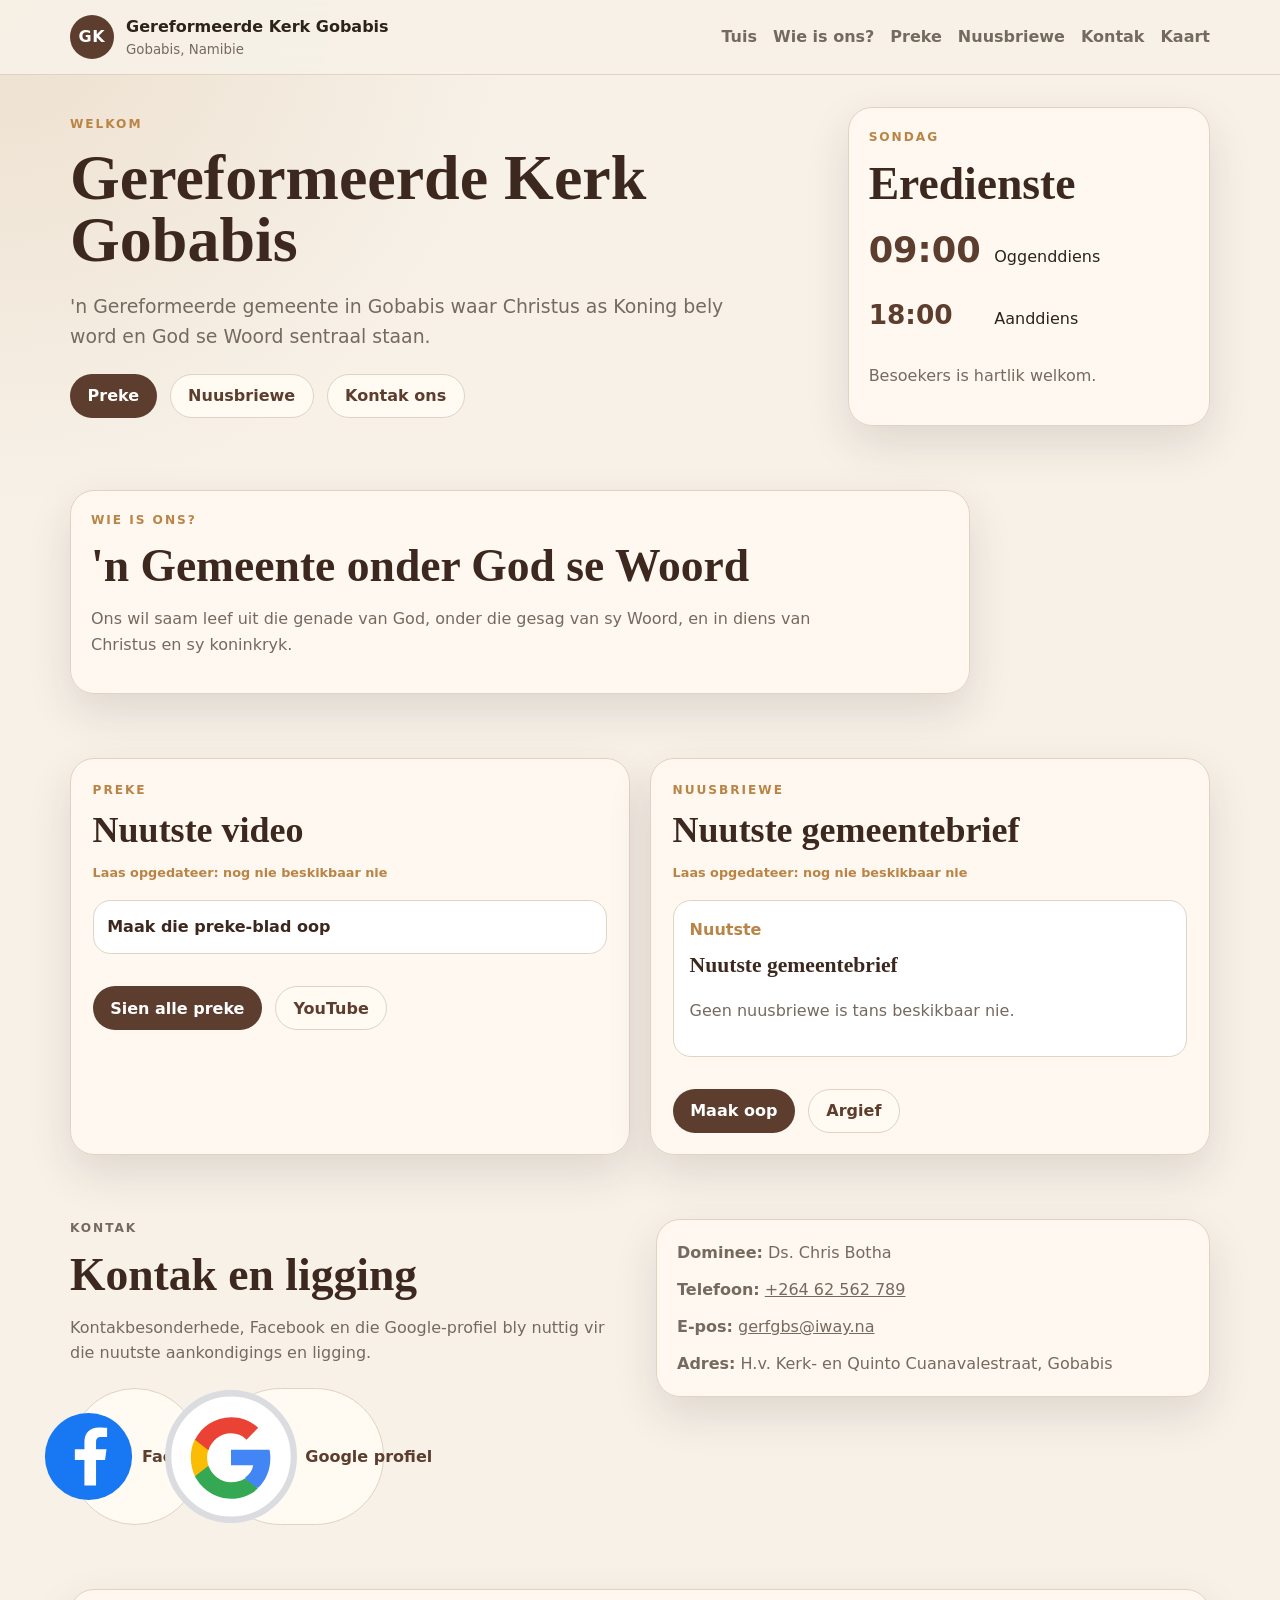
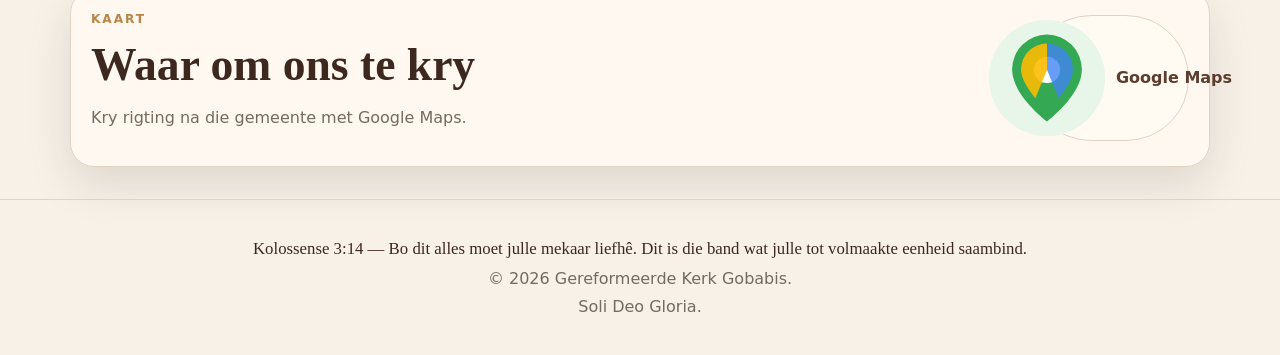
==== index.html @ 567bfea0 "Use SVG icons on contact buttons" ====
<!doctype html>
<html lang="af">
  <head>
    <meta charset="utf-8" />
    <meta name="viewport" content="width=device-width, initial-scale=1" />
    <meta name="description" content="Gereformeerde Kerk Gobabis - 'n warm, gereformeerde gemeente." />
    <title>Gereformeerde Kerk Gobabis</title>
    <link rel="icon" href="favicon.svg" type="image/svg+xml" />
    <link rel="stylesheet" href="styles.css" />
    <link rel="stylesheet" href="extras.css" />
  </head>
  <body>
    <header class="site-header">
      <nav class="nav" aria-label="Hoofnavigasie">
        <a class="brand" href="#top" aria-label="Gereformeerde Kerk Gobabis tuis">
          <span class="brand-mark">GK</span>
          <span>
            <strong data-field="church.name">Gereformeerde Kerk Gobabis</strong>
            <small data-field="church.location">Gobabis, Namibie</small>
          </span>
        </a>

        <button class="menu-button" type="button" aria-expanded="false" aria-controls="nav-links">Menu</button>

        <div class="nav-links" id="nav-links">
          <a href="#top">Tuis</a>
          <a href="#wie-ons-is">Wie is ons?</a>
          <a href="preke.html">Preke</a>
          <a href="nuusbriewe.html">Nuusbriewe</a>
          <a href="#kontak">Kontak</a>
          <a href="#kaart">Kaart</a>
        </div>
      </nav>
    </header>

    <main id="top">
      <section class="hero section compact-section">
        <div class="hero-copy">
          <p class="eyebrow">Welkom</p>
          <h1 data-field="church.name">Gereformeerde Kerk Gobabis</h1>
          <p class="lead">'n Gereformeerde gemeente in Gobabis waar Christus as Koning bely word en God se Woord sentraal staan.</p>
          <div class="hero-actions">
            <a class="button primary" href="preke.html">Preke</a>
            <a class="button secondary" href="nuusbriewe.html">Nuusbriewe</a>
            <a class="button secondary" href="#kontak">Kontak ons</a>
          </div>
        </div>

        <aside class="hero-card compact-card" aria-label="Kort gemeente inligting">
          <p class="eyebrow">Sondag</p>
          <h2>Eredienste</h2>
          <div class="service-list compact-service-list" id="service-list">
            <p class="service-time">09:00</p>
            <p>Oggenddiens</p>
            <p class="service-time smaller">18:00</p>
            <p>Aanddiens</p>
          </div>
          <p class="muted">Besoekers is hartlik welkom.</p>
        </aside>
      </section>

      <section class="section compact-section" id="wie-ons-is" aria-labelledby="identity-heading">
        <div class="feature-card compact-card">
          <p class="eyebrow">Wie is ons?</p>
          <h2 id="identity-heading">'n Gemeente onder God se Woord</h2>
          <p>Ons wil saam leef uit die genade van God, onder die gesag van sy Woord, en in diens van Christus en sy koninkryk.</p>
        </div>
      </section>

      <section class="section compact-section home-grid" aria-label="Nuutste inhoud">
        <article class="content-preview-card" id="preke-preview">
          <div>
            <p class="eyebrow">Preke</p>
            <h2>Nuutste video</h2>
            <p class="feed-updated" id="youtube-updated">Laas opgedateer: wag vir feed</p>
          </div>
          <a class="preview-link" id="latest-video-link" href="preke.html" aria-label="Maak preke blad oop">
            <img id="latest-video-thumb" alt="" loading="lazy" />
            <span id="latest-video-title">Maak die preke-blad oop</span>
          </a>
          <div class="hero-actions compact-actions">
            <a class="button primary" href="preke.html">Sien alle preke</a>
            <a class="button secondary" id="youtube-streams-link" href="#" target="_blank" rel="noopener">YouTube</a>
          </div>
        </article>

        <article class="content-preview-card" id="nuusbriewe-preview">
          <div>
            <p class="eyebrow">Nuusbriewe</p>
            <h2>Nuutste gemeentebrief</h2>
            <p class="feed-updated" id="newsletter-updated">Laas opgedateer: wag vir feed</p>
          </div>
          <div class="newsletter-mini-preview">
            <p class="newsletter-date" id="latest-newsletter-date">Nuutste</p>
            <h3 id="latest-newsletter-title">Nuutste gemeentebrief</h3>
            <p id="latest-newsletter-description" class="muted">Die nuutste nuusbrief sal hier verskyn wanneer die Drive feed laai.</p>
          </div>
          <div class="hero-actions compact-actions">
            <a class="button primary" id="latest-newsletter-link" href="nuusbriewe.html">Maak oop</a>
            <a class="button secondary" href="nuusbriewe.html">Argief</a>
          </div>
        </article>
      </section>

      <section class="section compact-section split contact" id="kontak">
        <div>
          <p class="eyebrow">Kontak</p>
          <h2>Kontak en ligging</h2>
          <p>Kontakbesonderhede, Facebook en die Google-profiel bly nuttig vir die nuutste aankondigings en ligging.</p>
          <div class="social-links">
            <a class="button secondary icon-button" id="facebook-link" href="#" target="_blank" rel="noopener" aria-label="Maak Facebook oop"><img class="social-icon-img" src="assets/icon-facebook.svg" alt="" /> Facebook</a>
            <a class="button secondary icon-button" id="google-business-link" href="#" target="_blank" rel="noopener"><img class="social-icon-img" src="assets/icon-google.svg" alt="" /> Google profiel</a>
          </div>
        </div>
        <div class="contact-card compact-card">
          <p><strong>Dominee:</strong> <span data-field="church.minister">Nog te bevestig</span></p>
          <p><strong>Telefoon:</strong> <a id="phone-link"><span data-field="church.phone">Nog te bevestig</span></a></p>
          <p><strong>E-pos:</strong> <a id="email-link"><span data-field="church.email">Nog te bevestig</span></a></p>
          <p><strong>Adres:</strong> <span data-field="church.address">Nog te bevestig</span></p>
        </div>
      </section>

      <section class="section compact-section" id="kaart" aria-labelledby="map-heading">
        <div class="info-card compact-card">
          <div>
            <p class="eyebrow">Kaart</p>
            <h2 id="map-heading">Waar om ons te kry</h2>
            <p>Kry rigting na die gemeente met Google Maps.</p>
          </div>
          <a class="button secondary icon-button" id="maps-link" href="#" target="_blank" rel="noopener"><img class="social-icon-img" src="assets/icon-maps.svg" alt="" /> Google Maps</a>
        </div>
      </section>
    </main>

    <footer class="site-footer">
      <p class="footer-verse">Kolossense 3:14 — Bo dit alles moet julle mekaar liefhê. Dit is die band wat julle tot volmaakte eenheid saambind.</p>
      <p>&copy; <span id="year"></span> <span data-field="church.name">Gereformeerde Kerk Gobabis</span>.</p>
      <p>Soli Deo Gloria.</p>
    </footer>

    <script src="script.js"></script>
  </body>
</html>
---- styles.css ----
:root {
  --background: #f7f1e8;
  --surface: #fffaf2;
  --surface-strong: #ffffff;
  --text: #2c241c;
  --muted: #756a5f;
  --line: #e0d3c3;
  --brand: #5c3d2e;
  --brand-dark: #3c281f;
  --accent: #b98445;
  --danger: #8a2f24;
  --danger-bg: #fff1ef;
  --shadow: 0 18px 45px rgba(44, 36, 28, 0.12);
  font-family: Inter, ui-sans-serif, system-ui, -apple-system, BlinkMacSystemFont, "Segoe UI", sans-serif;
}
* { box-sizing: border-box; }
html { scroll-behavior: smooth; }
body { margin: 0; background: radial-gradient(circle at top left, rgba(185, 132, 69, 0.16), transparent 32rem), var(--background); color: var(--text); line-height: 1.6; }
a { color: inherit; }
code { background: rgba(92, 61, 46, 0.1); border-radius: 0.35rem; padding: 0.08rem 0.3rem; }
.site-header { position: sticky; top: 0; z-index: 10; background: rgba(247, 241, 232, 0.92); border-bottom: 1px solid var(--line); backdrop-filter: blur(14px); }
.nav { max-width: 1180px; margin: 0 auto; padding: 0.85rem 1.25rem; display: flex; align-items: center; justify-content: space-between; gap: 1rem; }
.brand { display: inline-flex; align-items: center; gap: 0.75rem; text-decoration: none; }
.brand-mark { width: 2.75rem; height: 2.75rem; border-radius: 999px; display: grid; place-items: center; background: var(--brand); color: white; font-weight: 800; letter-spacing: 0.04em; }
.brand strong, .brand small { display: block; }
.brand small { color: var(--muted); }
.nav-links { display: flex; align-items: center; gap: 1rem; }
.nav-links a { color: var(--muted); font-weight: 650; text-decoration: none; }
.nav-links a:hover { color: var(--brand); }
.menu-button { display: none; border: 1px solid var(--line); border-radius: 999px; background: var(--surface); color: var(--brand); padding: 0.55rem 0.9rem; font-weight: 700; }
.data-alert { display: none; max-width: 1180px; margin: 1rem auto 0; padding: 0.9rem 1.25rem; border: 1px solid rgba(138, 47, 36, 0.25); border-radius: 1rem; background: var(--danger-bg); color: var(--danger); font-weight: 750; }
.data-load-failed .data-alert { display: block; }
.section { max-width: 1180px; margin: 0 auto; padding: 4rem 1.25rem; }
.compact-section { padding-top: 3rem; padding-bottom: 3rem; }
.page-title { margin: 0; font-family: Georgia, "Times New Roman", serif; font-size: clamp(2.2rem, 5vw, 4rem); line-height: 1; color: var(--brand-dark); }
.hero { min-height: auto; display: grid; grid-template-columns: minmax(0, 1.15fr) minmax(260px, 0.55fr); align-items: center; gap: 1.5rem; }
.hero h1 { max-width: 760px; margin: 0; font-family: Georgia, "Times New Roman", serif; font-size: clamp(2.35rem, 6vw, 4.7rem); line-height: 0.98; color: var(--brand-dark); }
.lead { max-width: 680px; color: var(--muted); font-size: clamp(1.05rem, 1.8vw, 1.25rem); }
.eyebrow { color: var(--accent); font-size: 0.76rem; font-weight: 800; letter-spacing: 0.16em; margin: 0 0 0.75rem; text-transform: uppercase; }
.hero-actions, .social-links { display: flex; flex-wrap: wrap; gap: 0.8rem; margin-top: 1.4rem; }
.button { border-radius: 999px; display: inline-flex; align-items: center; justify-content: center; min-height: 3rem; padding: 0 1.25rem; font-weight: 800; text-decoration: none; white-space: nowrap; }
.button.primary { background: var(--brand); color: white; }
.button.secondary { border: 1px solid var(--line); background: var(--surface); color: var(--brand); }
.text-link { display: inline-flex; margin-top: 1rem; color: var(--brand); font-weight: 800; }
.disabled-link { color: var(--muted); cursor: default; text-decoration: none; }
.hero-card, .contact-card, .sermon-card, .newsletter-card, .feature-card, .info-card, .newsletter-sidebar { border: 1px solid var(--line); border-radius: 1.5rem; background: rgba(255, 250, 242, 0.88); box-shadow: var(--shadow); padding: 1.5rem; }
.feature-card { padding: clamp(1.5rem, 4vw, 2.25rem); max-width: 900px; }
.info-card { display: flex; align-items: center; justify-content: space-between; gap: 1.5rem; }
.hero-card h2, .section-heading h2, .split h2, .feature-card h2, .info-card h2, .newsletter-sidebar h2 { margin: 0; font-family: Georgia, "Times New Roman", serif; color: var(--brand-dark); font-size: clamp(1.8rem, 4vw, 2.85rem); line-height: 1.05; }
.feature-card p:last-child, .info-card p:last-child { color: var(--muted); max-width: 760px; }
.service-list { display: grid; gap: 0.25rem; margin: 1rem 0; }
.service-time { color: var(--brand); font-size: 2.65rem; font-weight: 900; line-height: 1; margin: 0.8rem 0 0.1rem; }
.service-time.smaller { font-size: 2rem; }
.muted { color: var(--muted); }
.section-heading { max-width: 760px; }
.section-heading p:last-child { color: var(--muted); }
.content-layout { display: grid; grid-template-columns: minmax(220px, 0.34fr) minmax(0, 1fr); gap: 1.4rem; align-items: start; padding-top: 2rem; }
.sticky-note { position: sticky; top: 6rem; }
.embed-shell { position: relative; overflow: hidden; border: 1px solid var(--line); border-radius: 1.5rem; background: var(--surface-strong); box-shadow: var(--shadow); }
.embed-shell iframe { display: none; width: 100%; border: 0; }
.doc-shell { min-height: 860px; }
.doc-shell iframe { height: 860px; }
.video-shell { display: block; min-height: auto; margin-top: 1.2rem; aspect-ratio: 16 / 9; }
.video-shell iframe { height: 100%; }
.video-page-layout { display: grid; grid-template-columns: minmax(0, 1fr) minmax(260px, 0.38fr); gap: 1.25rem; align-items: start; padding-top: 1rem; }
.video-page-player { margin-top: 0; }
.video-sidebar { position: sticky; top: 6rem; }
.video-list { display: grid; gap: 0.8rem; margin-top: 1rem; }
.video-list-button { border: 1px solid var(--line); border-radius: 1rem; background: var(--surface-strong); color: var(--text); cursor: pointer; overflow: hidden; padding: 0; text-align: left; }
.video-list-button img { display: block; width: 100%; aspect-ratio: 16 / 9; object-fit: cover; }
.video-list-button span { display: block; color: var(--accent); font-size: 0.78rem; font-weight: 800; padding: 0.75rem 0.85rem 0.15rem; text-transform: uppercase; }
.video-list-button strong { display: block; color: var(--brand-dark); line-height: 1.3; padding: 0 0.85rem 0.85rem; }
.video-list-button:hover { border-color: var(--accent); }
.folder-shell { min-height: 560px; }
.folder-shell iframe { height: 560px; }
.map-shell { min-height: 430px; }
.map-shell iframe { height: 430px; }
.newsletter-reader-layout { display: grid; grid-template-columns: minmax(240px, 0.35fr) minmax(0, 1fr); gap: 1.25rem; align-items: start; padding-top: 1rem; }
.newsletter-sidebar { position: sticky; top: 6rem; }
.newsletter-archive-list { display: grid; gap: 0.75rem; margin-top: 1rem; }
.newsletter-list-button { border: 1px solid var(--line); border-radius: 1rem; background: var(--surface-strong); color: var(--text); cursor: pointer; padding: 0.85rem; text-align: left; }
.newsletter-list-button span { display: block; color: var(--accent); font-size: 0.78rem; font-weight: 800; margin-bottom: 0.2rem; text-transform: uppercase; }
.newsletter-list-button strong { display: block; color: var(--brand-dark); }
.newsletter-list-button:hover { border-color: var(--accent); }
.newsletter-reader-shell { min-height: 720px; }
.newsletter-reader-shell iframe { height: 720px; }
.placeholder { min-height: inherit; display: grid; place-items: center; padding: 2rem; text-align: center; }
.inline-placeholder { min-height: auto; }
.placeholder h3 { margin-bottom: 0.25rem; color: var(--brand-dark); }
.placeholder p { max-width: 520px; margin: 0 auto; color: var(--muted); }
.sermon-layout { padding-top: 3rem; }
.sermon-card { display: flex; align-items: center; justify-content: space-between; gap: 1.5rem; margin-top: 1.25rem; }
.sermon-card h3, .newsletter-card h3 { margin: 0; font-family: Georgia, "Times New Roman", serif; font-size: clamp(1.35rem, 3vw, 2rem); color: var(--brand-dark); }
.sermon-card p:last-child, .newsletter-card p:last-child { max-width: 720px; margin-bottom: 0; color: var(--muted); }
.newsletter-list { display: grid; grid-template-columns: repeat(auto-fit, minmax(240px, 1fr)); gap: 1rem; margin-top: 1.25rem; }
.newsletter-date { color: var(--accent); font-weight: 800; margin: 0 0 0.35rem; }
.newsletter-card a { display: inline-flex; margin-top: 1rem; color: var(--brand); font-weight: 800; }
.split { display: grid; grid-template-columns: 1fr 1fr; align-items: start; gap: 2rem; }
.split p { color: var(--muted); }
.contact-card p { margin: 0 0 0.7rem; }
.contact-card p:last-child { margin-bottom: 0; }
.site-footer { border-top: 1px solid var(--line); padding: 2rem 1.25rem; text-align: center; color: var(--muted); }
.site-footer p { margin: 0.2rem 0; }
.footer-verse { color: var(--brand-dark); font-family: Georgia, "Times New Roman", serif; font-size: 1.05rem; }
@media (max-width: 900px) {
  .menu-button { display: inline-flex; }
  .nav { align-items: flex-start; }
  .nav-links { position: absolute; inset: 100% 1rem auto 1rem; display: none; flex-direction: column; align-items: stretch; border: 1px solid var(--line); border-radius: 1rem; background: var(--surface); padding: 0.8rem; box-shadow: var(--shadow); }
  .nav-links.is-open { display: flex; }
  .nav-links a { padding: 0.55rem 0.4rem; }
  .hero, .content-layout, .split, .newsletter-reader-layout, .video-page-layout { grid-template-columns: 1fr; }
  .sticky-note, .newsletter-sidebar, .video-sidebar { position: static; }
  .sermon-card, .info-card { align-items: stretch; flex-direction: column; }
  .doc-shell, .doc-shell iframe { min-height: 720px; height: 720px; }
  .folder-shell, .folder-shell iframe { min-height: 460px; height: 460px; }
  .map-shell, .map-shell iframe { min-height: 380px; height: 380px; }
  .newsletter-reader-shell, .newsletter-reader-shell iframe { min-height: 560px; height: 560px; }
}
@media (max-width: 520px) {
  .brand small { display: none; }
  .section { padding-left: 1rem; padding-right: 1rem; }
  .button { width: 100%; }
}
---- extras.css ----
.compact-section {
  padding-top: 2rem;
  padding-bottom: 2rem;
}

.hero {
  gap: 1.25rem;
}

.hero h1 {
  font-size: clamp(2.1rem, 5vw, 4.1rem);
}

.lead {
  font-size: clamp(1rem, 1.6vw, 1.18rem);
}

.button {
  min-height: 2.75rem;
  padding: 0 1.1rem;
  gap: 0.45rem;
}

.compact-actions {
  margin-top: 1rem;
}

.compact-card {
  padding: 1.25rem;
}

.compact-service-list {
  grid-template-columns: auto 1fr;
  align-items: baseline;
  column-gap: 0.85rem;
}

.compact-service-list .service-time {
  font-size: 2.2rem;
  margin-top: 0.55rem;
}

.compact-service-list .service-time.smaller {
  font-size: 1.65rem;
}

.home-grid {
  display: grid;
  grid-template-columns: repeat(2, minmax(0, 1fr));
  gap: 1.25rem;
  align-items: stretch;
}

.content-preview-card {
  border: 1px solid var(--line);
  border-radius: 1.5rem;
  background: rgba(255, 250, 242, 0.88);
  box-shadow: var(--shadow);
  padding: 1.35rem;
  display: grid;
  gap: 1rem;
  align-content: start;
}

.content-preview-card h2 {
  margin: 0;
  font-family: Georgia, "Times New Roman", serif;
  color: var(--brand-dark);
  font-size: clamp(1.45rem, 3vw, 2.25rem);
  line-height: 1.05;
}

.feed-updated {
  margin: 0.8rem 0 0;
  color: var(--accent);
  font-size: 0.8rem;
  font-weight: 800;
}

.preview-link {
  display: block;
  overflow: hidden;
  border: 1px solid var(--line);
  border-radius: 1.1rem;
  background: var(--surface-strong);
  color: var(--brand-dark);
  font-weight: 800;
  text-decoration: none;
}

.preview-link img {
  display: none;
  width: 100%;
  aspect-ratio: 16 / 9;
  object-fit: cover;
  background: var(--line);
}

.preview-link span {
  display: block;
  padding: 0.85rem;
}

.newsletter-mini-preview {
  border: 1px solid var(--line);
  border-radius: 1.1rem;
  background: var(--surface-strong);
  padding: 1rem;
}

.newsletter-mini-preview h3 {
  margin: 0;
  font-family: Georgia, "Times New Roman", serif;
  color: var(--brand-dark);
  font-size: 1.35rem;
}

.icon-button .social-icon {
  width: 1.3rem;
  height: 1.3rem;
  border-radius: 999px;
  display: inline-grid;
  place-items: center;
  color: white;
  font-family: Arial, sans-serif;
  font-size: 0.85rem;
  font-weight: 900;
  line-height: 1;
}

.facebook-icon {
  background: #1877f2;
  font-size: 1rem;
}

.google-icon {
  background: #ffffff;
  border: 1px solid #dadce0;
  color: #4285f4 !important;
  font-size: 0.85rem;
}

.maps-icon {
  background: #34a853;
  font-size: 0.9rem;
}

.folder-shell {
  min-height: 560px;
}

.folder-shell iframe {
  height: 560px;
}

@media (max-width: 900px) {
  .home-grid {
    grid-template-columns: 1fr;
  }

  .folder-shell,
  .folder-shell iframe {
    min-height: 460px;
    height: 460px;
  }
}
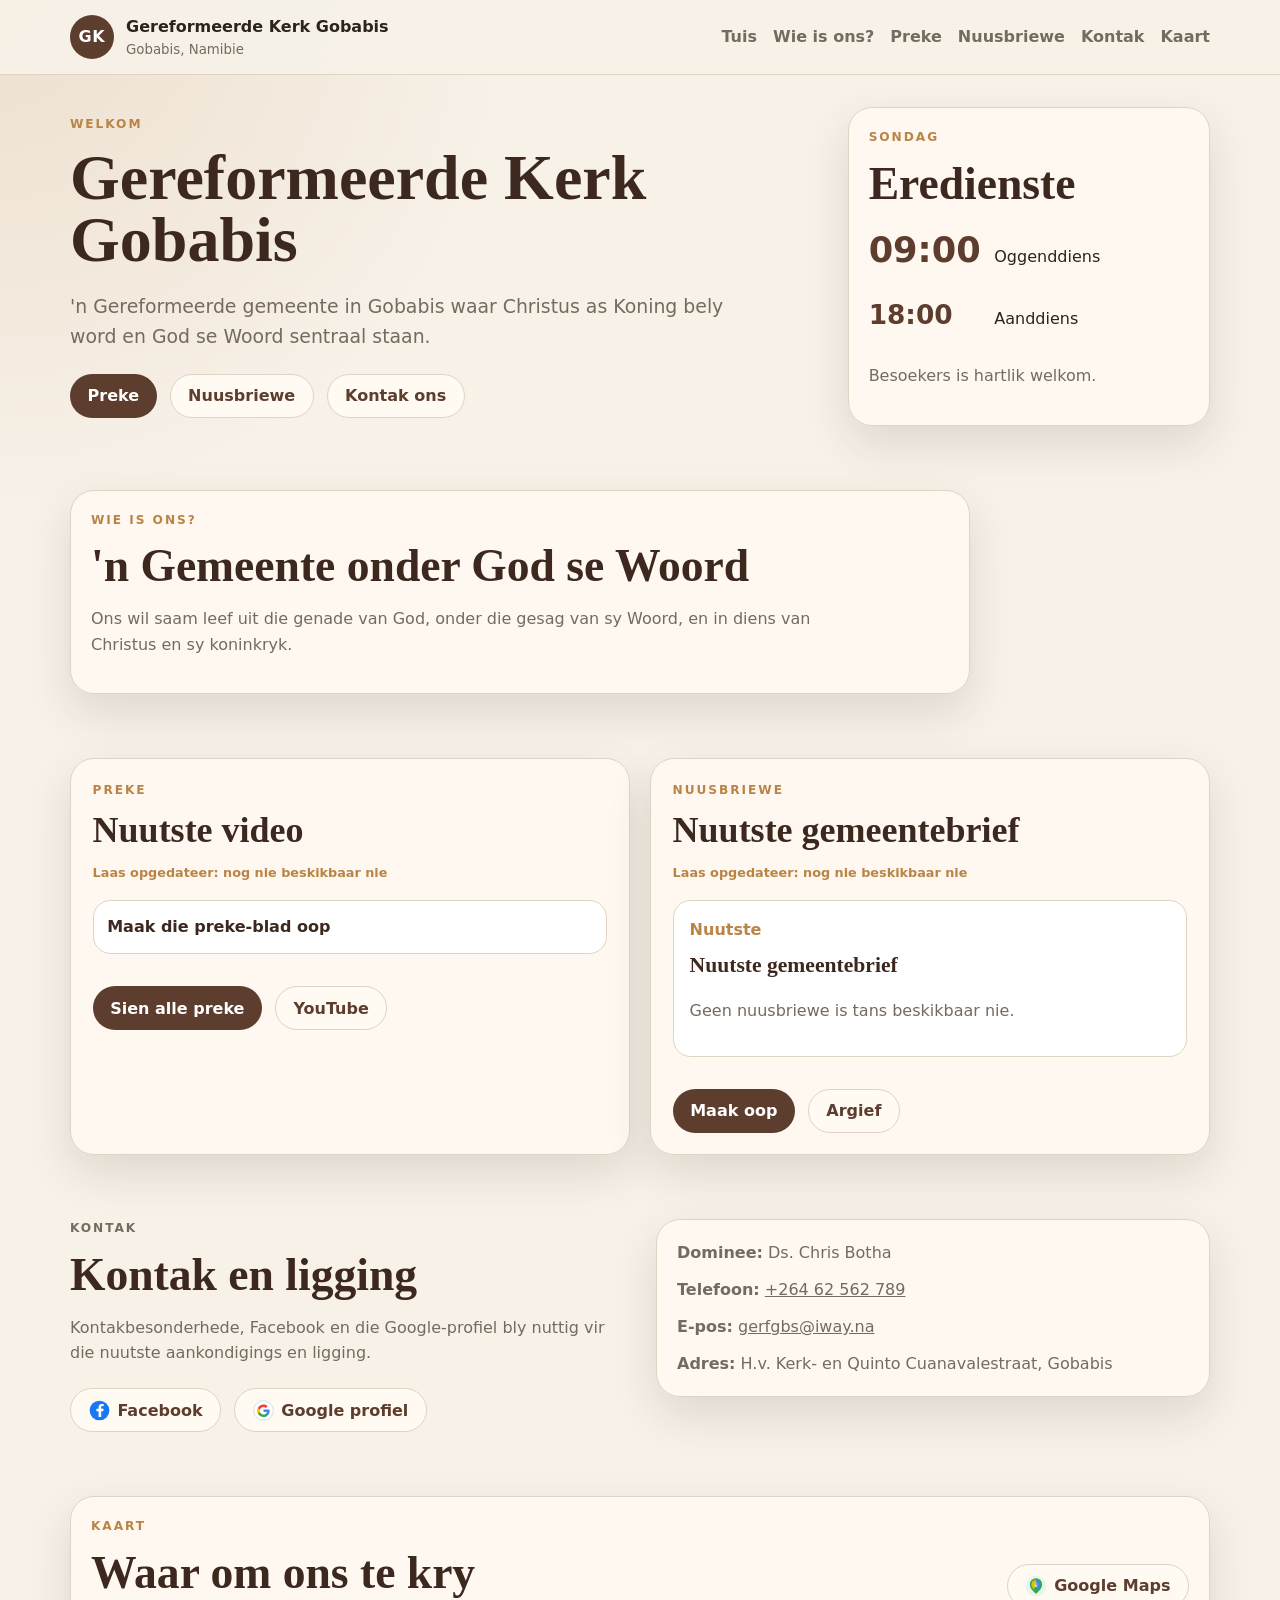
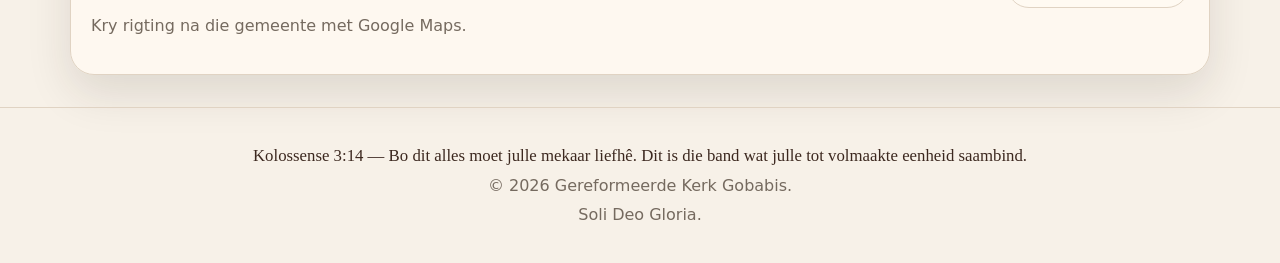
==== commit 1d16e40a: "Cache-bust favicon on homepage" ====
--- a/index.html
+++ b/index.html
@@ -5,7 +5,8 @@
     <meta name="viewport" content="width=device-width, initial-scale=1" />
     <meta name="description" content="Gereformeerde Kerk Gobabis - 'n warm, gereformeerde gemeente." />
     <title>Gereformeerde Kerk Gobabis</title>
-    <link rel="icon" href="favicon.svg" type="image/svg+xml" />
+    <link rel="icon" href="/buffelsfontein/favicon.svg?v=2" type="image/svg+xml" />
+    <link rel="shortcut icon" href="/buffelsfontein/favicon.svg?v=2" type="image/svg+xml" />
     <link rel="stylesheet" href="styles.css" />
     <link rel="stylesheet" href="extras.css" />
   </head>
--- a/extras.css
+++ b/extras.css
@@ -115,34 +115,11 @@
   font-size: 1.35rem;
 }
 
-.icon-button .social-icon {
-  width: 1.3rem;
-  height: 1.3rem;
-  border-radius: 999px;
-  display: inline-grid;
-  place-items: center;
-  color: white;
-  font-family: Arial, sans-serif;
-  font-size: 0.85rem;
-  font-weight: 900;
-  line-height: 1;
-}
-
-.facebook-icon {
-  background: #1877f2;
-  font-size: 1rem;
-}
-
-.google-icon {
-  background: #ffffff;
-  border: 1px solid #dadce0;
-  color: #4285f4 !important;
-  font-size: 0.85rem;
-}
-
-.maps-icon {
-  background: #34a853;
-  font-size: 0.9rem;
+.icon-button .social-icon-img {
+  width: 1.35rem;
+  height: 1.35rem;
+  display: inline-block;
+  flex: 0 0 auto;
 }
 
 .folder-shell {
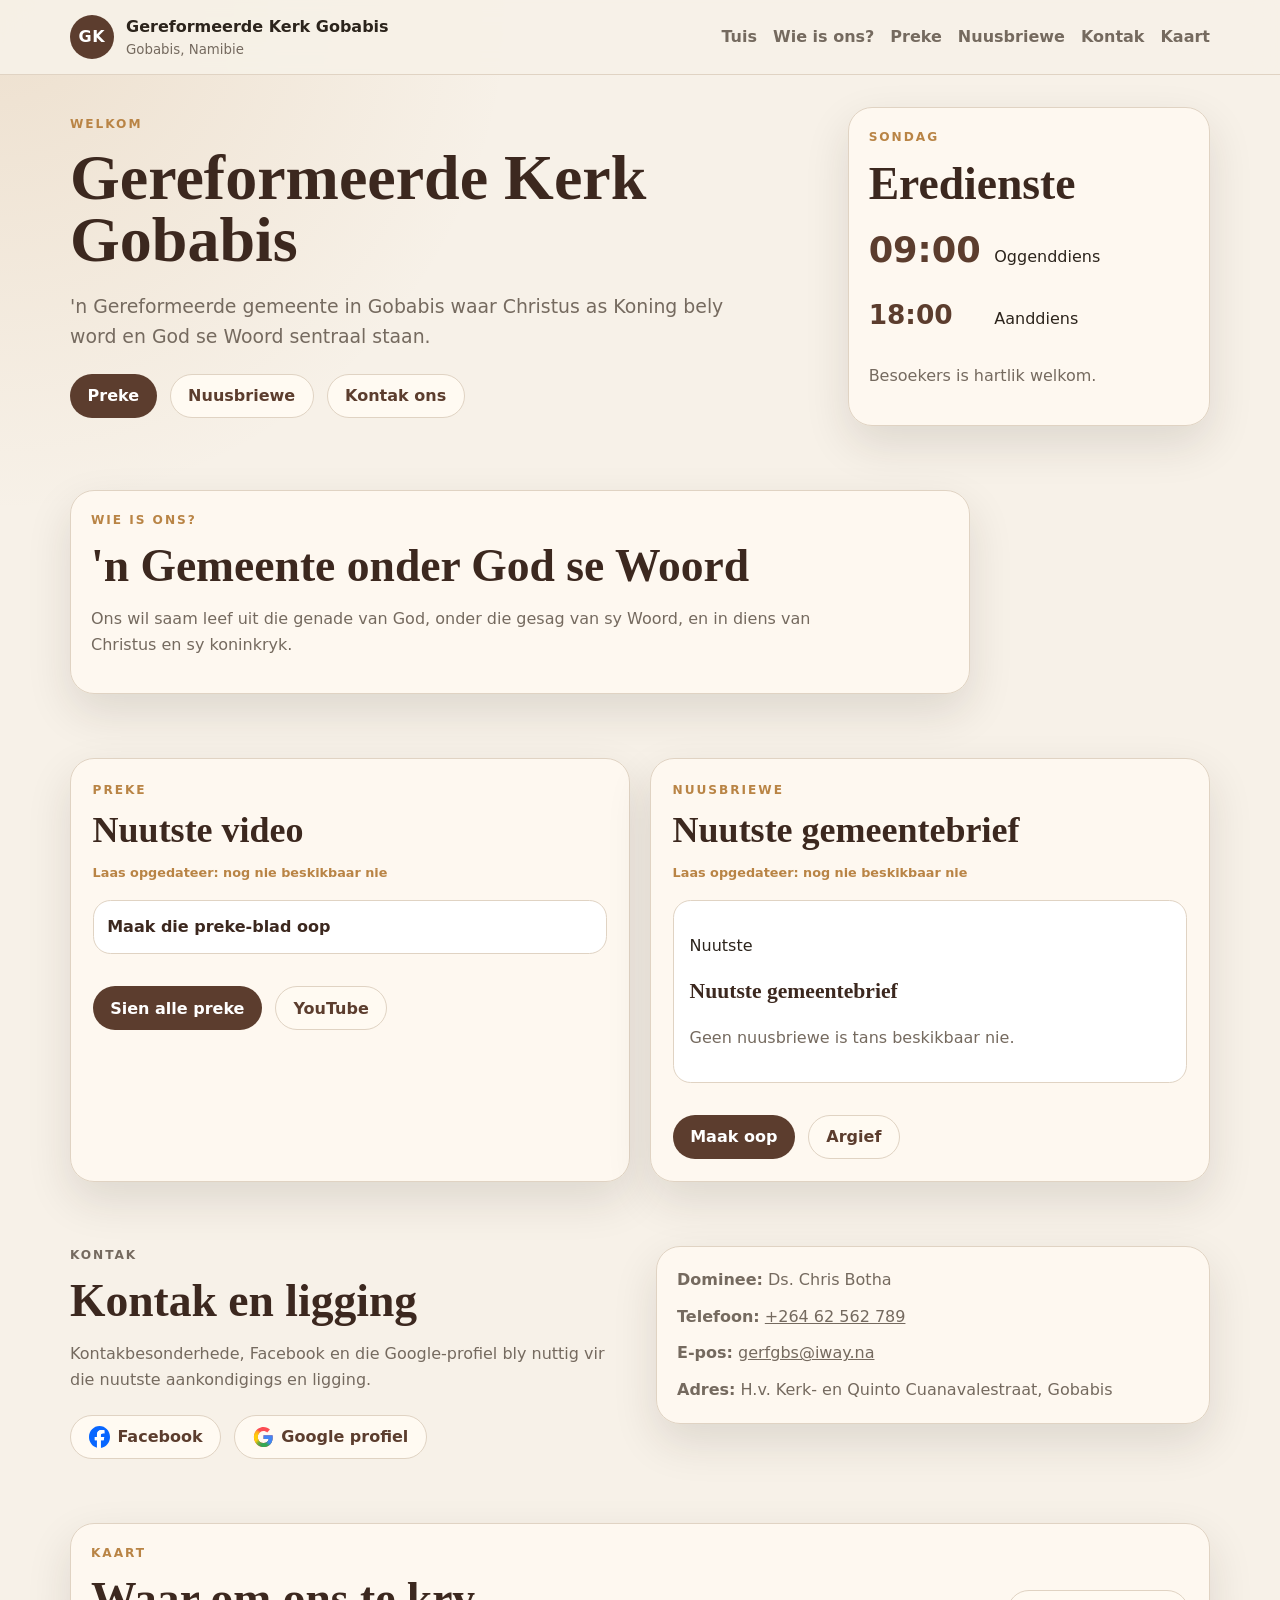
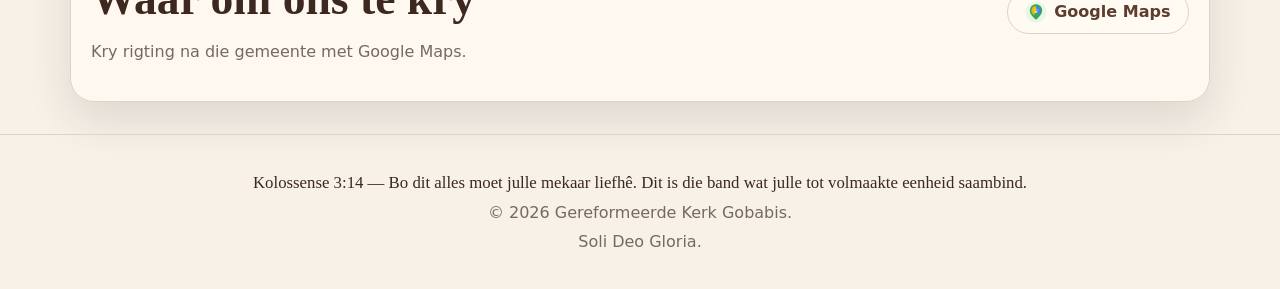
==== commit 36c9cd39: "Update index.html Force light" ====
--- a/index.html
+++ b/index.html
@@ -4,6 +4,7 @@
     <meta charset="utf-8" />
     <meta name="viewport" content="width=device-width, initial-scale=1" />
     <meta name="description" content="Gereformeerde Kerk Gobabis - 'n warm, gereformeerde gemeente." />
+    <meta name="color-scheme" content="light" />
     <title>Gereformeerde Kerk Gobabis</title>
     <link rel="icon" href="/buffelsfontein/favicon.svg?v=2" type="image/svg+xml" />
     <link rel="shortcut icon" href="/buffelsfontein/favicon.svg?v=2" type="image/svg+xml" />
--- a/styles.css
+++ b/styles.css
@@ -1,4 +1,5 @@
 :root {
+  color-scheme: light;
   --background: #f7f1e8;
   --surface: #fffaf2;
   --surface-strong: #ffffff;
@@ -13,11 +14,12 @@
   --shadow: 0 18px 45px rgba(44, 36, 28, 0.12);
   font-family: Inter, ui-sans-serif, system-ui, -apple-system, BlinkMacSystemFont, "Segoe UI", sans-serif;
 }
+
 * { box-sizing: border-box; }
 html { scroll-behavior: smooth; }
 body { margin: 0; background: radial-gradient(circle at top left, rgba(185, 132, 69, 0.16), transparent 32rem), var(--background); color: var(--text); line-height: 1.6; }
 a { color: inherit; }
-code { background: rgba(92, 61, 46, 0.1); border-radius: 0.35rem; padding: 0.08rem 0.3rem; }
+
 .site-header { position: sticky; top: 0; z-index: 10; background: rgba(247, 241, 232, 0.92); border-bottom: 1px solid var(--line); backdrop-filter: blur(14px); }
 .nav { max-width: 1180px; margin: 0 auto; padding: 0.85rem 1.25rem; display: flex; align-items: center; justify-content: space-between; gap: 1rem; }
 .brand { display: inline-flex; align-items: center; gap: 0.75rem; text-decoration: none; }
@@ -28,22 +30,28 @@
 .nav-links a { color: var(--muted); font-weight: 650; text-decoration: none; }
 .nav-links a:hover { color: var(--brand); }
 .menu-button { display: none; border: 1px solid var(--line); border-radius: 999px; background: var(--surface); color: var(--brand); padding: 0.55rem 0.9rem; font-weight: 700; }
+
 .data-alert { display: none; max-width: 1180px; margin: 1rem auto 0; padding: 0.9rem 1.25rem; border: 1px solid rgba(138, 47, 36, 0.25); border-radius: 1rem; background: var(--danger-bg); color: var(--danger); font-weight: 750; }
 .data-load-failed .data-alert { display: block; }
+
 .section { max-width: 1180px; margin: 0 auto; padding: 4rem 1.25rem; }
 .compact-section { padding-top: 3rem; padding-bottom: 3rem; }
 .page-title { margin: 0; font-family: Georgia, "Times New Roman", serif; font-size: clamp(2.2rem, 5vw, 4rem); line-height: 1; color: var(--brand-dark); }
+.section-heading { max-width: 760px; }
+.section-heading p:last-child { color: var(--muted); }
+.eyebrow { color: var(--accent); font-size: 0.76rem; font-weight: 800; letter-spacing: 0.16em; margin: 0 0 0.75rem; text-transform: uppercase; }
+.muted { color: var(--muted); }
+
 .hero { min-height: auto; display: grid; grid-template-columns: minmax(0, 1.15fr) minmax(260px, 0.55fr); align-items: center; gap: 1.5rem; }
 .hero h1 { max-width: 760px; margin: 0; font-family: Georgia, "Times New Roman", serif; font-size: clamp(2.35rem, 6vw, 4.7rem); line-height: 0.98; color: var(--brand-dark); }
 .lead { max-width: 680px; color: var(--muted); font-size: clamp(1.05rem, 1.8vw, 1.25rem); }
-.eyebrow { color: var(--accent); font-size: 0.76rem; font-weight: 800; letter-spacing: 0.16em; margin: 0 0 0.75rem; text-transform: uppercase; }
 .hero-actions, .social-links { display: flex; flex-wrap: wrap; gap: 0.8rem; margin-top: 1.4rem; }
 .button { border-radius: 999px; display: inline-flex; align-items: center; justify-content: center; min-height: 3rem; padding: 0 1.25rem; font-weight: 800; text-decoration: none; white-space: nowrap; }
 .button.primary { background: var(--brand); color: white; }
 .button.secondary { border: 1px solid var(--line); background: var(--surface); color: var(--brand); }
 .text-link { display: inline-flex; margin-top: 1rem; color: var(--brand); font-weight: 800; }
-.disabled-link { color: var(--muted); cursor: default; text-decoration: none; }
-.hero-card, .contact-card, .sermon-card, .newsletter-card, .feature-card, .info-card, .newsletter-sidebar { border: 1px solid var(--line); border-radius: 1.5rem; background: rgba(255, 250, 242, 0.88); box-shadow: var(--shadow); padding: 1.5rem; }
+
+.hero-card, .contact-card, .feature-card, .info-card, .newsletter-sidebar { border: 1px solid var(--line); border-radius: 1.5rem; background: rgba(255, 250, 242, 0.88); box-shadow: var(--shadow); padding: 1.5rem; }
 .feature-card { padding: clamp(1.5rem, 4vw, 2.25rem); max-width: 900px; }
 .info-card { display: flex; align-items: center; justify-content: space-between; gap: 1.5rem; }
 .hero-card h2, .section-heading h2, .split h2, .feature-card h2, .info-card h2, .newsletter-sidebar h2 { margin: 0; font-family: Georgia, "Times New Roman", serif; color: var(--brand-dark); font-size: clamp(1.8rem, 4vw, 2.85rem); line-height: 1.05; }
@@ -51,15 +59,9 @@
 .service-list { display: grid; gap: 0.25rem; margin: 1rem 0; }
 .service-time { color: var(--brand); font-size: 2.65rem; font-weight: 900; line-height: 1; margin: 0.8rem 0 0.1rem; }
 .service-time.smaller { font-size: 2rem; }
-.muted { color: var(--muted); }
-.section-heading { max-width: 760px; }
-.section-heading p:last-child { color: var(--muted); }
-.content-layout { display: grid; grid-template-columns: minmax(220px, 0.34fr) minmax(0, 1fr); gap: 1.4rem; align-items: start; padding-top: 2rem; }
-.sticky-note { position: sticky; top: 6rem; }
+
 .embed-shell { position: relative; overflow: hidden; border: 1px solid var(--line); border-radius: 1.5rem; background: var(--surface-strong); box-shadow: var(--shadow); }
 .embed-shell iframe { display: none; width: 100%; border: 0; }
-.doc-shell { min-height: 860px; }
-.doc-shell iframe { height: 860px; }
 .video-shell { display: block; min-height: auto; margin-top: 1.2rem; aspect-ratio: 16 / 9; }
 .video-shell iframe { height: 100%; }
 .video-page-layout { display: grid; grid-template-columns: minmax(0, 1fr) minmax(260px, 0.38fr); gap: 1.25rem; align-items: start; padding-top: 1rem; }
@@ -71,10 +73,7 @@
 .video-list-button span { display: block; color: var(--accent); font-size: 0.78rem; font-weight: 800; padding: 0.75rem 0.85rem 0.15rem; text-transform: uppercase; }
 .video-list-button strong { display: block; color: var(--brand-dark); line-height: 1.3; padding: 0 0.85rem 0.85rem; }
 .video-list-button:hover { border-color: var(--accent); }
-.folder-shell { min-height: 560px; }
-.folder-shell iframe { height: 560px; }
-.map-shell { min-height: 430px; }
-.map-shell iframe { height: 430px; }
+
 .newsletter-reader-layout { display: grid; grid-template-columns: minmax(240px, 0.35fr) minmax(0, 1fr); gap: 1.25rem; align-items: start; padding-top: 1rem; }
 .newsletter-sidebar { position: sticky; top: 6rem; }
 .newsletter-archive-list { display: grid; gap: 0.75rem; margin-top: 1rem; }
@@ -84,17 +83,11 @@
 .newsletter-list-button:hover { border-color: var(--accent); }
 .newsletter-reader-shell { min-height: 720px; }
 .newsletter-reader-shell iframe { height: 720px; }
+
 .placeholder { min-height: inherit; display: grid; place-items: center; padding: 2rem; text-align: center; }
-.inline-placeholder { min-height: auto; }
 .placeholder h3 { margin-bottom: 0.25rem; color: var(--brand-dark); }
 .placeholder p { max-width: 520px; margin: 0 auto; color: var(--muted); }
-.sermon-layout { padding-top: 3rem; }
-.sermon-card { display: flex; align-items: center; justify-content: space-between; gap: 1.5rem; margin-top: 1.25rem; }
-.sermon-card h3, .newsletter-card h3 { margin: 0; font-family: Georgia, "Times New Roman", serif; font-size: clamp(1.35rem, 3vw, 2rem); color: var(--brand-dark); }
-.sermon-card p:last-child, .newsletter-card p:last-child { max-width: 720px; margin-bottom: 0; color: var(--muted); }
-.newsletter-list { display: grid; grid-template-columns: repeat(auto-fit, minmax(240px, 1fr)); gap: 1rem; margin-top: 1.25rem; }
-.newsletter-date { color: var(--accent); font-weight: 800; margin: 0 0 0.35rem; }
-.newsletter-card a { display: inline-flex; margin-top: 1rem; color: var(--brand); font-weight: 800; }
+
 .split { display: grid; grid-template-columns: 1fr 1fr; align-items: start; gap: 2rem; }
 .split p { color: var(--muted); }
 .contact-card p { margin: 0 0 0.7rem; }
@@ -102,20 +95,19 @@
 .site-footer { border-top: 1px solid var(--line); padding: 2rem 1.25rem; text-align: center; color: var(--muted); }
 .site-footer p { margin: 0.2rem 0; }
 .footer-verse { color: var(--brand-dark); font-family: Georgia, "Times New Roman", serif; font-size: 1.05rem; }
+
 @media (max-width: 900px) {
   .menu-button { display: inline-flex; }
   .nav { align-items: flex-start; }
   .nav-links { position: absolute; inset: 100% 1rem auto 1rem; display: none; flex-direction: column; align-items: stretch; border: 1px solid var(--line); border-radius: 1rem; background: var(--surface); padding: 0.8rem; box-shadow: var(--shadow); }
   .nav-links.is-open { display: flex; }
   .nav-links a { padding: 0.55rem 0.4rem; }
-  .hero, .content-layout, .split, .newsletter-reader-layout, .video-page-layout { grid-template-columns: 1fr; }
-  .sticky-note, .newsletter-sidebar, .video-sidebar { position: static; }
-  .sermon-card, .info-card { align-items: stretch; flex-direction: column; }
-  .doc-shell, .doc-shell iframe { min-height: 720px; height: 720px; }
-  .folder-shell, .folder-shell iframe { min-height: 460px; height: 460px; }
-  .map-shell, .map-shell iframe { min-height: 380px; height: 380px; }
+  .hero, .split, .newsletter-reader-layout, .video-page-layout { grid-template-columns: 1fr; }
+  .newsletter-sidebar, .video-sidebar { position: static; }
+  .info-card { align-items: stretch; flex-direction: column; }
   .newsletter-reader-shell, .newsletter-reader-shell iframe { min-height: 560px; height: 560px; }
 }
+
 @media (max-width: 520px) {
   .brand small { display: none; }
   .section { padding-left: 1rem; padding-right: 1rem; }
--- a/extras.css
+++ b/extras.css
@@ -122,22 +122,8 @@
   flex: 0 0 auto;
 }
 
-.folder-shell {
-  min-height: 560px;
-}
-
-.folder-shell iframe {
-  height: 560px;
-}
-
 @media (max-width: 900px) {
   .home-grid {
     grid-template-columns: 1fr;
   }
-
-  .folder-shell,
-  .folder-shell iframe {
-    min-height: 460px;
-    height: 460px;
-  }
 }
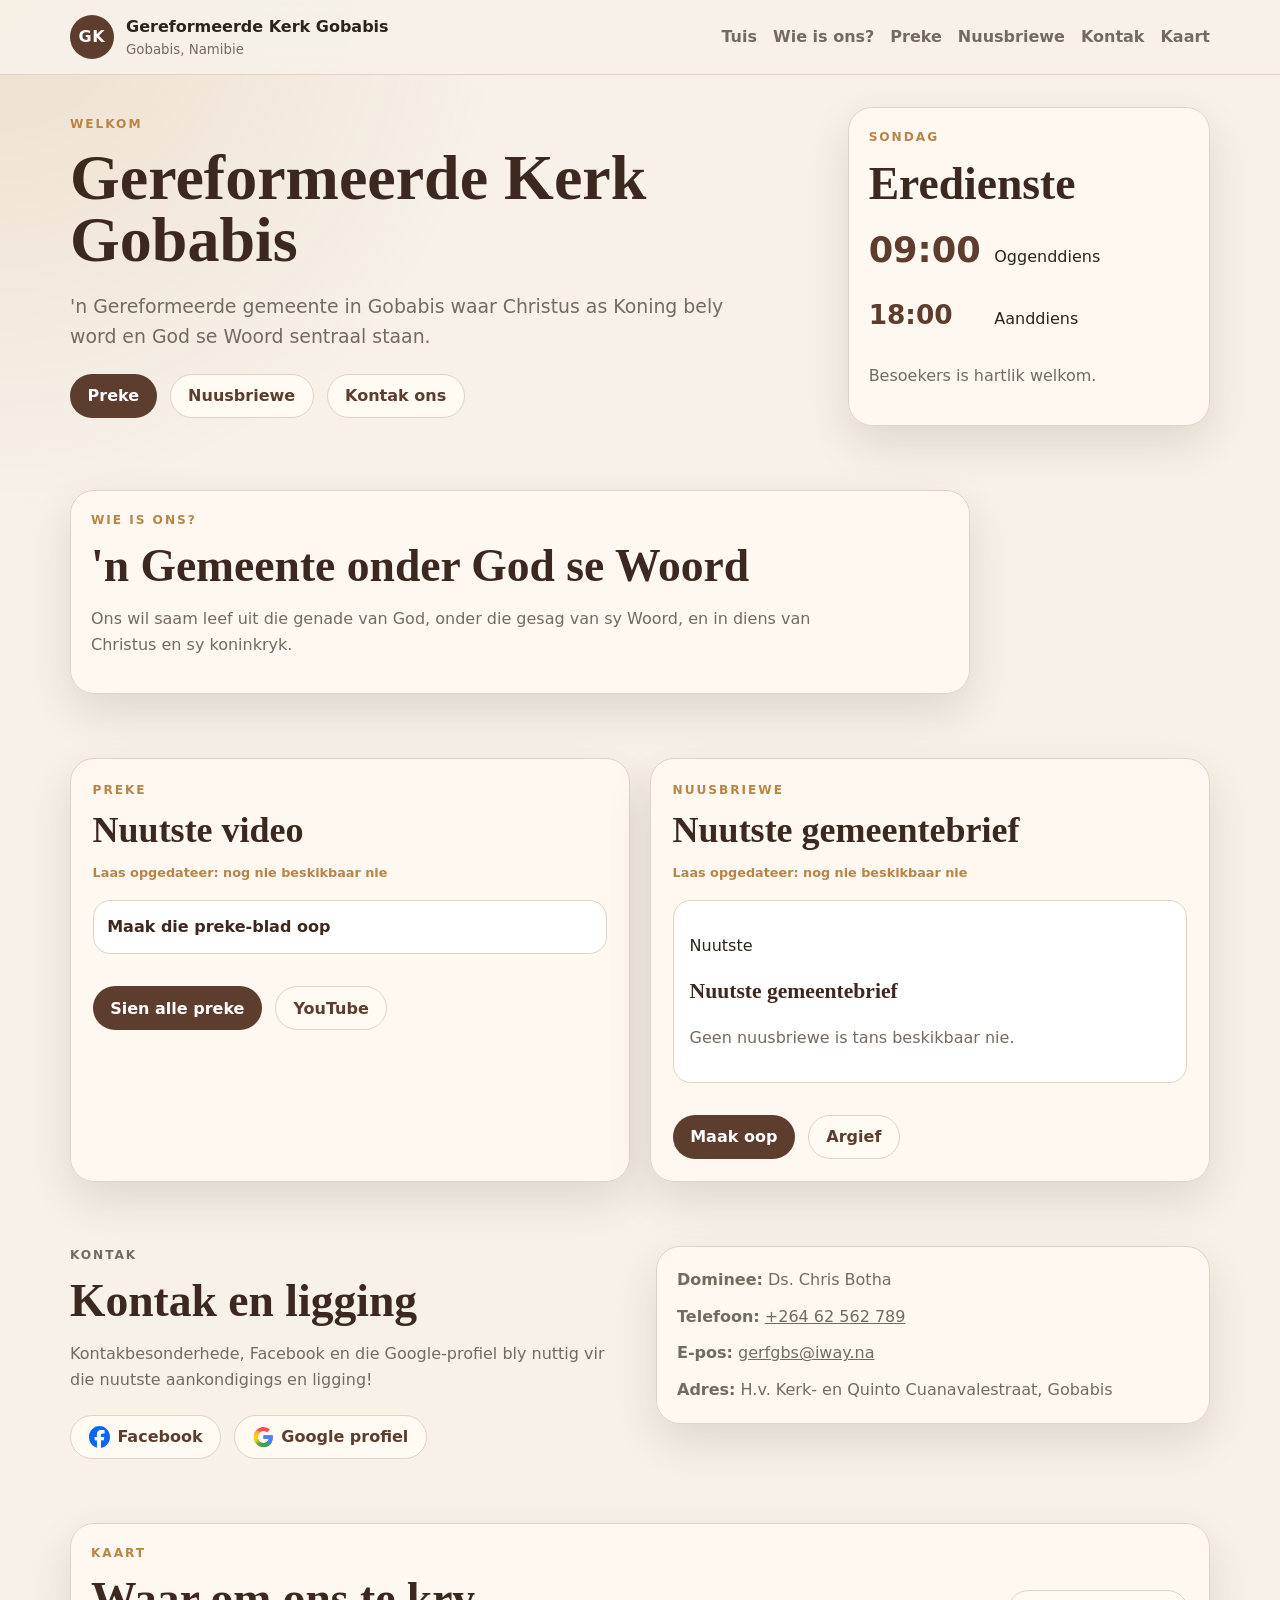
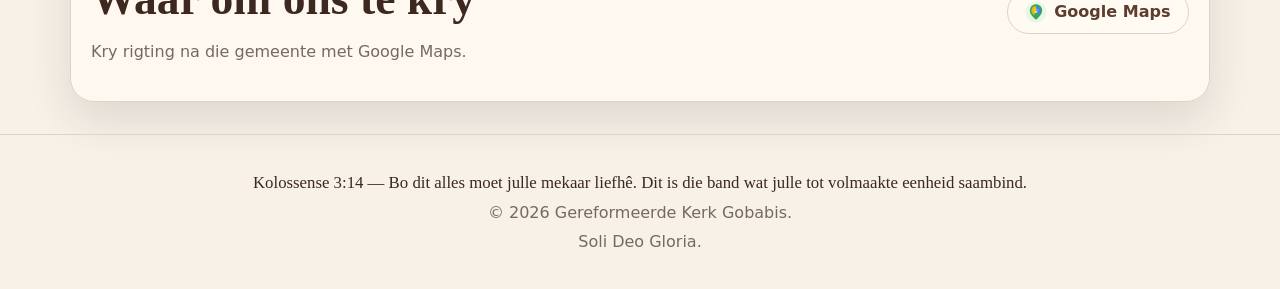
==== commit 39921e53: "Update index.html" ====
--- a/index.html
+++ b/index.html
@@ -108,7 +108,7 @@
         <div>
           <p class="eyebrow">Kontak</p>
           <h2>Kontak en ligging</h2>
-          <p>Kontakbesonderhede, Facebook en die Google-profiel bly nuttig vir die nuutste aankondigings en ligging.</p>
+          <p>Kontakbesonderhede, Facebook en die Google-profiel bly nuttig vir die nuutste aankondigings en ligging!</p>
           <div class="social-links">
             <a class="button secondary icon-button" id="facebook-link" href="#" target="_blank" rel="noopener" aria-label="Maak Facebook oop"><img class="social-icon-img" src="assets/icon-facebook.svg" alt="" /> Facebook</a>
             <a class="button secondary icon-button" id="google-business-link" href="#" target="_blank" rel="noopener"><img class="social-icon-img" src="assets/icon-google.svg" alt="" /> Google profiel</a>
--- a/styles.css
+++ b/styles.css
@@ -1,5 +1,5 @@
 :root {
-  color-scheme: light;
+  color-scheme: only light;
   --background: #f7f1e8;
   --surface: #fffaf2;
   --surface-strong: #ffffff;
@@ -16,7 +16,7 @@
 }
 
 * { box-sizing: border-box; }
-html { scroll-behavior: smooth; }
+html { scroll-behavior: smooth; background: #f7f1e8; }
 body { margin: 0; background: radial-gradient(circle at top left, rgba(185, 132, 69, 0.16), transparent 32rem), var(--background); color: var(--text); line-height: 1.6; }
 a { color: inherit; }
 
@@ -96,6 +96,27 @@
 .site-footer p { margin: 0.2rem 0; }
 .footer-verse { color: var(--brand-dark); font-family: Georgia, "Times New Roman", serif; font-size: 1.05rem; }
 
+@media (prefers-color-scheme: dark) {
+  :root {
+    color-scheme: only light;
+    --background: #f7f1e8;
+    --surface: #fffaf2;
+    --surface-strong: #ffffff;
+    --text: #2c241c;
+    --muted: #756a5f;
+    --line: #e0d3c3;
+    --brand: #5c3d2e;
+    --brand-dark: #3c281f;
+    --accent: #b98445;
+    --danger: #8a2f24;
+    --danger-bg: #fff1ef;
+    --shadow: 0 18px 45px rgba(44, 36, 28, 0.12);
+  }
+
+  html { background: #f7f1e8; }
+  body { background: radial-gradient(circle at top left, rgba(185, 132, 69, 0.16), transparent 32rem), var(--background); color: var(--text); }
+}
+
 @media (max-width: 900px) {
   .menu-button { display: inline-flex; }
   .nav { align-items: flex-start; }
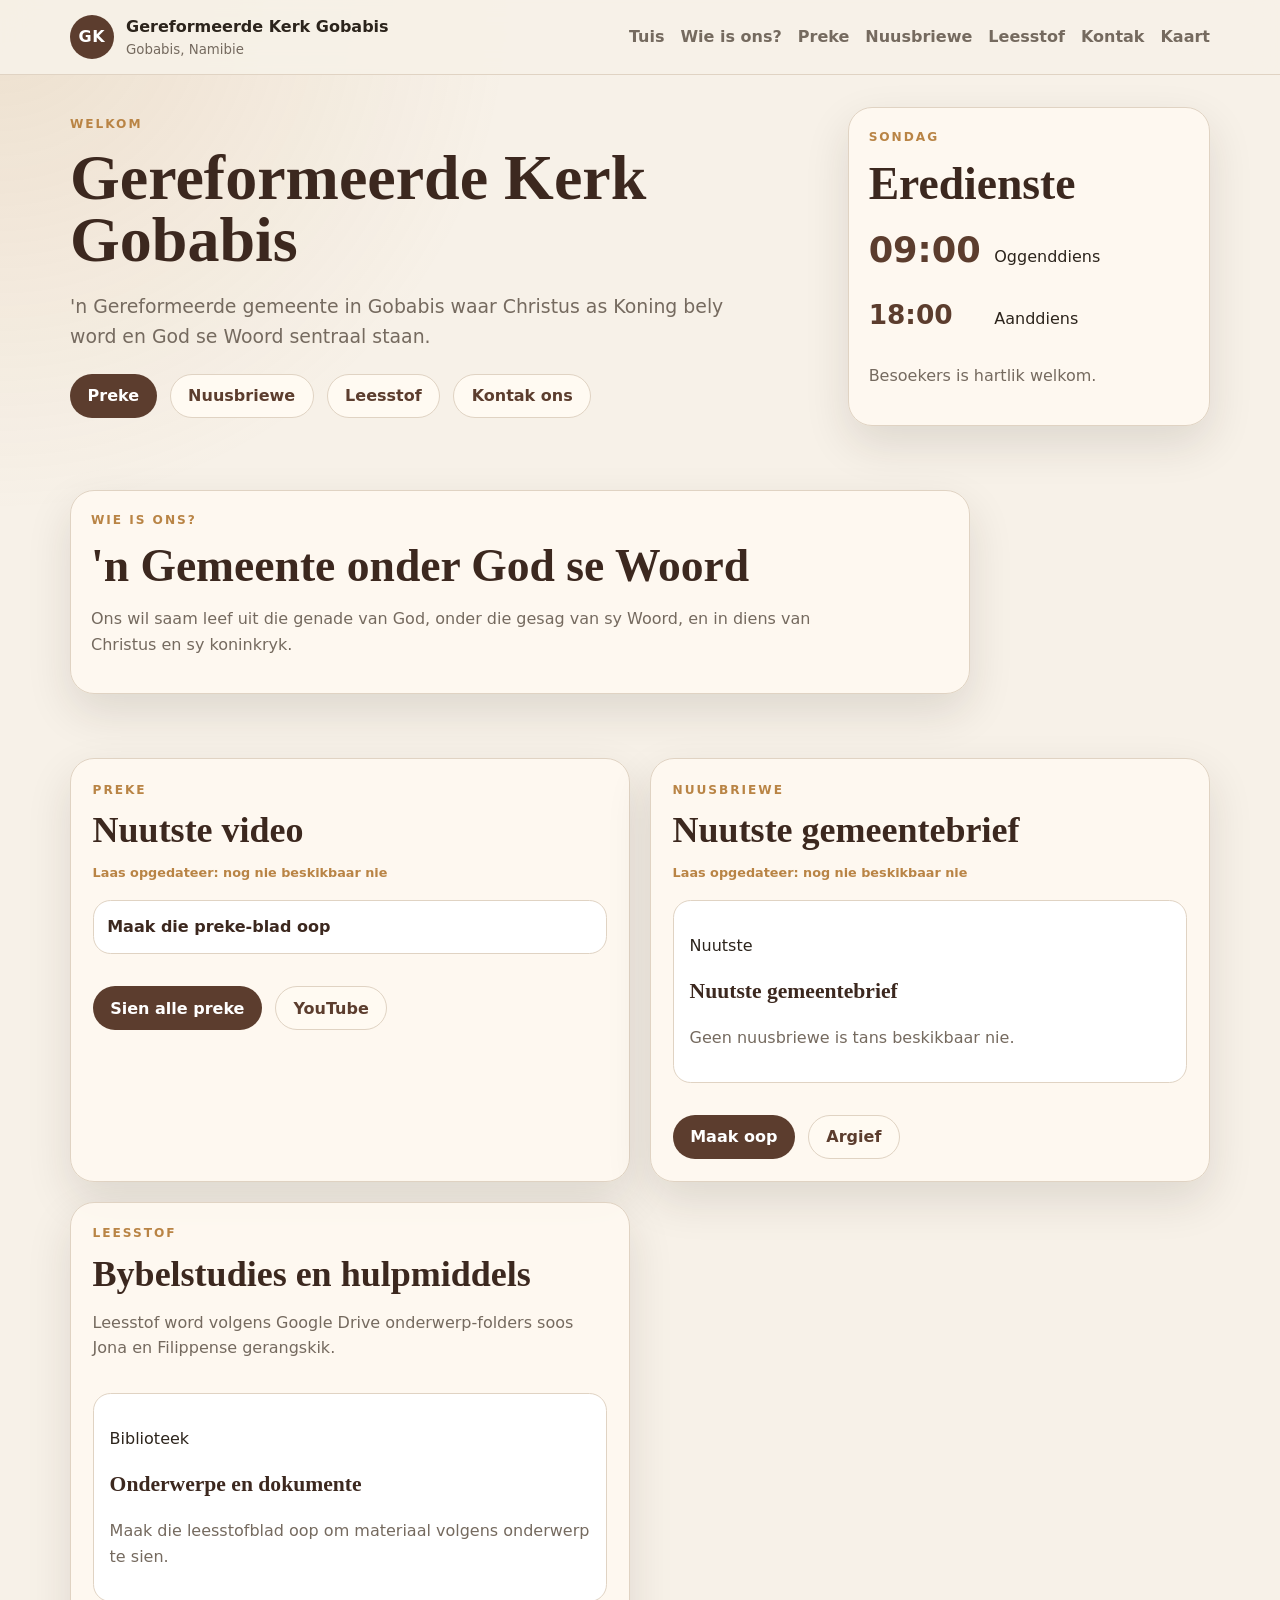
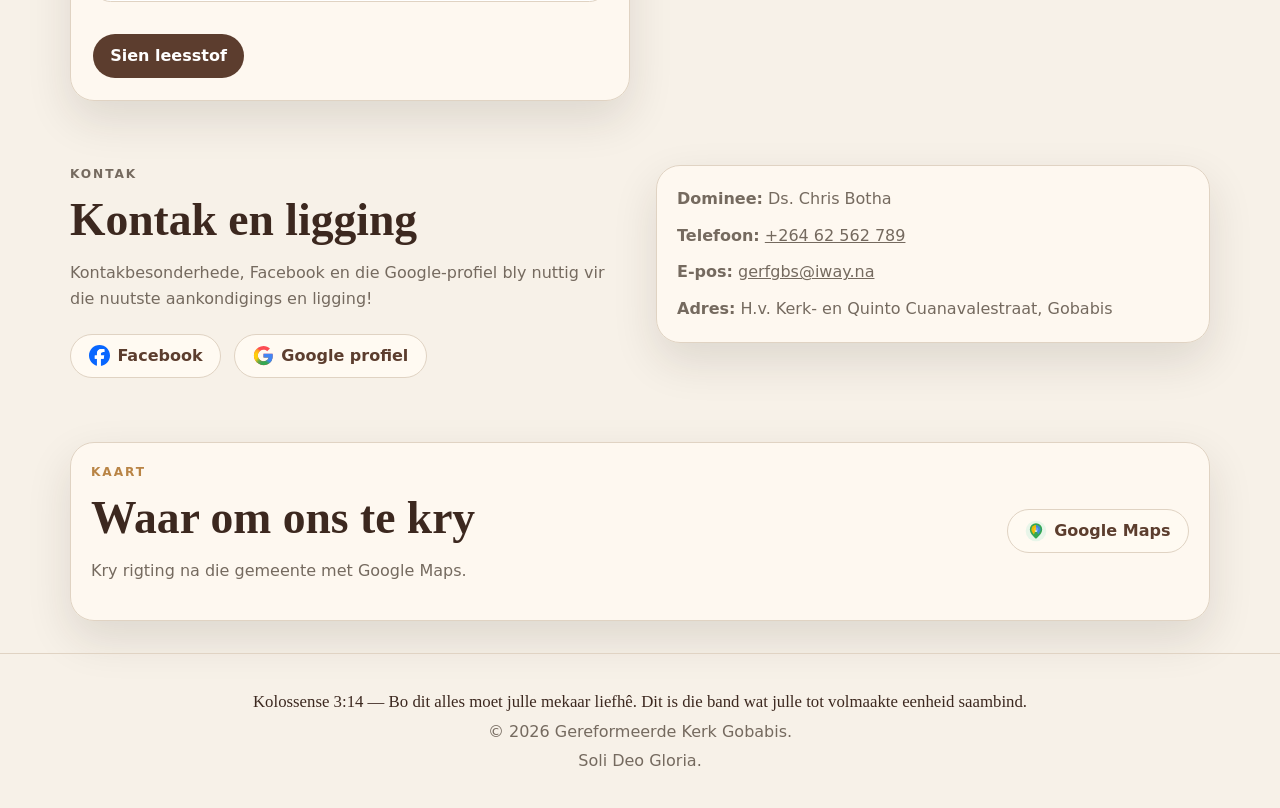
==== commit 1d23fcb4: "Add leesstof link to homepage" ====
--- a/index.html
+++ b/index.html
@@ -29,6 +29,7 @@
           <a href="#wie-ons-is">Wie is ons?</a>
           <a href="preke.html">Preke</a>
           <a href="nuusbriewe.html">Nuusbriewe</a>
+          <a href="leesstof.html">Leesstof</a>
           <a href="#kontak">Kontak</a>
           <a href="#kaart">Kaart</a>
         </div>
@@ -44,6 +45,7 @@
           <div class="hero-actions">
             <a class="button primary" href="preke.html">Preke</a>
             <a class="button secondary" href="nuusbriewe.html">Nuusbriewe</a>
+            <a class="button secondary" href="leesstof.html">Leesstof</a>
             <a class="button secondary" href="#kontak">Kontak ons</a>
           </div>
         </div>
@@ -102,6 +104,22 @@
             <a class="button secondary" href="nuusbriewe.html">Argief</a>
           </div>
         </article>
+
+        <article class="content-preview-card">
+          <div>
+            <p class="eyebrow">Leesstof</p>
+            <h2>Bybelstudies en hulpmiddels</h2>
+            <p class="muted">Leesstof word volgens Google Drive onderwerp-folders soos Jona en Filippense gerangskik.</p>
+          </div>
+          <div class="newsletter-mini-preview">
+            <p class="newsletter-date">Biblioteek</p>
+            <h3>Onderwerpe en dokumente</h3>
+            <p class="muted">Maak die leesstofblad oop om materiaal volgens onderwerp te sien.</p>
+          </div>
+          <div class="hero-actions compact-actions">
+            <a class="button primary" href="leesstof.html">Sien leesstof</a>
+          </div>
+        </article>
       </section>
 
       <section class="section compact-section split contact" id="kontak">
--- a/extras.css
+++ b/extras.css
@@ -115,6 +115,133 @@
   font-size: 1.35rem;
 }
 
+.leesstof-layout {
+  display: grid;
+  grid-template-columns: minmax(240px, 0.33fr) minmax(0, 1fr);
+  gap: 1.25rem;
+  align-items: start;
+  padding-top: 1rem;
+}
+
+.leesstof-sidebar {
+  position: sticky;
+  top: 6rem;
+}
+
+.category-list {
+  display: flex;
+  flex-wrap: wrap;
+  gap: 0.55rem;
+  margin-top: 1rem;
+}
+
+.category-pill {
+  border: 1px solid var(--line);
+  border-radius: 999px;
+  background: var(--surface-strong);
+  color: var(--brand);
+  cursor: pointer;
+  font-weight: 800;
+  padding: 0.55rem 0.85rem;
+}
+
+.category-pill span {
+  color: var(--muted);
+  font-size: 0.8rem;
+  margin-left: 0.25rem;
+}
+
+.category-pill.is-active,
+.category-pill:hover {
+  background: var(--brand);
+  border-color: var(--brand);
+  color: white;
+}
+
+.category-pill.is-active span,
+.category-pill:hover span {
+  color: rgba(255, 255, 255, 0.78);
+}
+
+.leesstof-main {
+  display: grid;
+  gap: 1.25rem;
+}
+
+.search-label {
+  color: var(--brand-dark);
+  font-weight: 800;
+}
+
+.search-input {
+  border: 1px solid var(--line);
+  border-radius: 999px;
+  background: var(--surface-strong);
+  color: var(--text);
+  font: inherit;
+  padding: 0.85rem 1rem;
+  width: 100%;
+}
+
+.leesstof-items {
+  display: grid;
+  gap: 1.5rem;
+}
+
+.leesstof-category {
+  display: grid;
+  gap: 0.9rem;
+}
+
+.leesstof-category-heading {
+  display: flex;
+  align-items: baseline;
+  justify-content: space-between;
+  gap: 1rem;
+  border-bottom: 1px solid var(--line);
+  padding-bottom: 0.55rem;
+}
+
+.leesstof-category-heading h2 {
+  margin: 0;
+  font-family: Georgia, "Times New Roman", serif;
+  color: var(--brand-dark);
+  font-size: clamp(1.55rem, 3vw, 2.4rem);
+}
+
+.leesstof-category-heading span,
+.file-type {
+  color: var(--accent);
+  font-size: 0.78rem;
+  font-weight: 900;
+  letter-spacing: 0.08em;
+  text-transform: uppercase;
+}
+
+.leesstof-card-grid {
+  display: grid;
+  grid-template-columns: repeat(2, minmax(0, 1fr));
+  gap: 1rem;
+}
+
+.leesstof-card {
+  border: 1px solid var(--line);
+  border-radius: 1.25rem;
+  background: rgba(255, 250, 242, 0.88);
+  box-shadow: var(--shadow);
+  display: grid;
+  gap: 0.8rem;
+  padding: 1.1rem;
+}
+
+.leesstof-card h3 {
+  margin: 0.35rem 0 0;
+  color: var(--brand-dark);
+  font-family: Georgia, "Times New Roman", serif;
+  font-size: 1.25rem;
+  line-height: 1.2;
+}
+
 .icon-button .social-icon-img {
   width: 1.35rem;
   height: 1.35rem;
@@ -123,7 +250,13 @@
 }
 
 @media (max-width: 900px) {
-  .home-grid {
+  .home-grid,
+  .leesstof-layout,
+  .leesstof-card-grid {
     grid-template-columns: 1fr;
   }
-}
+
+  .leesstof-sidebar {
+    position: static;
+  }
+}
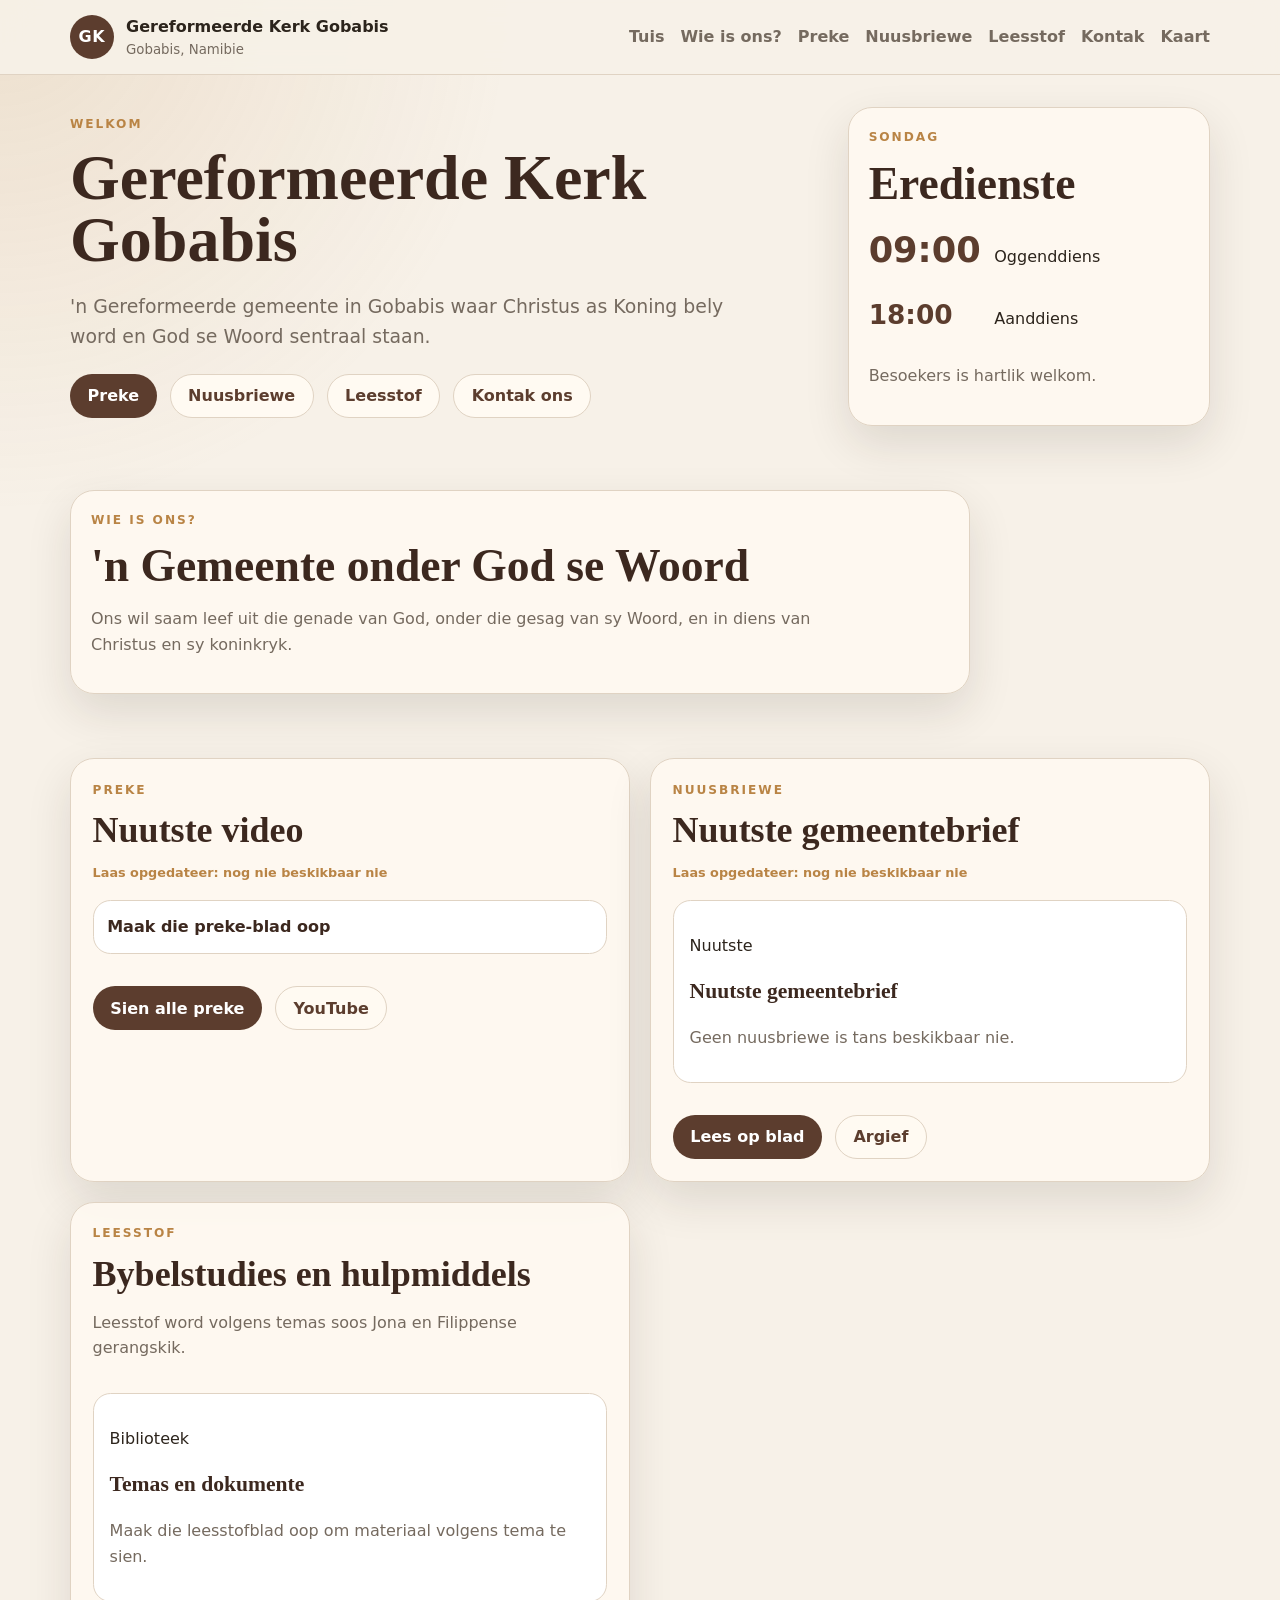
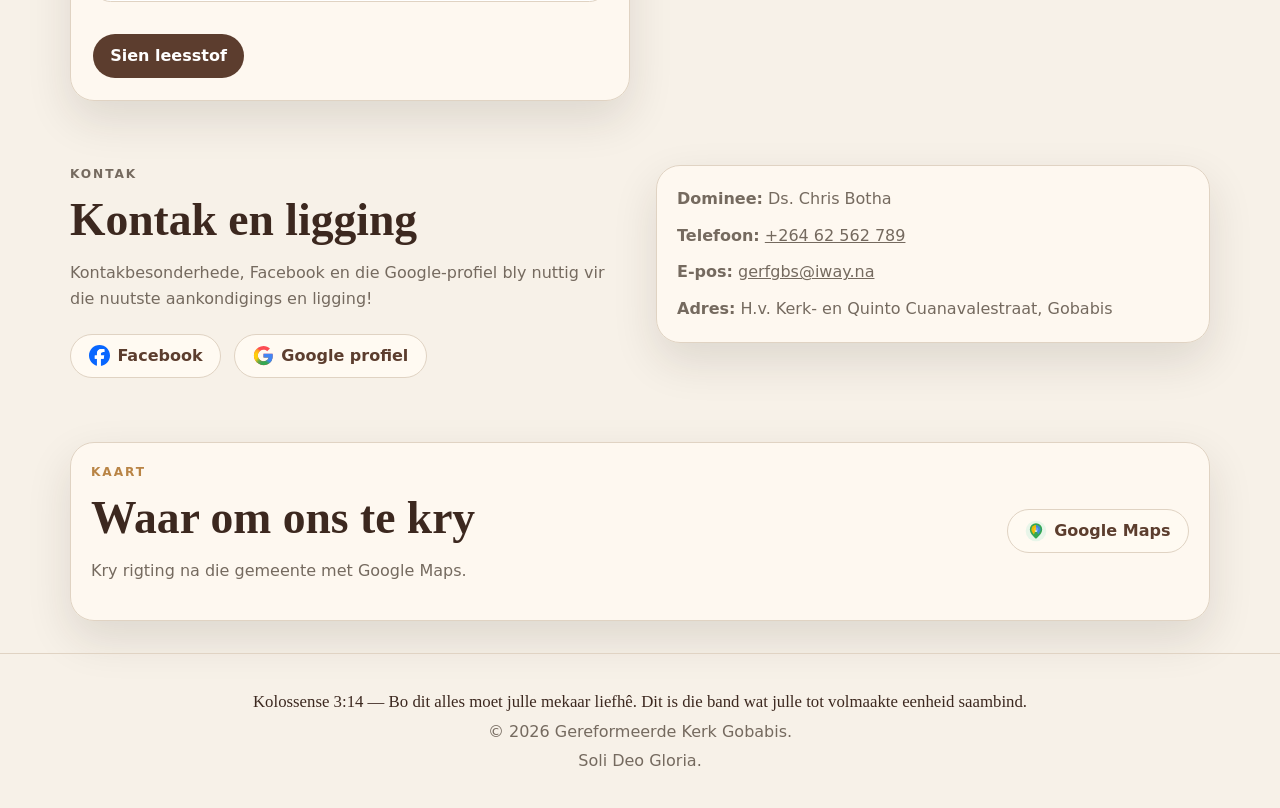
==== commit 4a795fdd: "Refine homepage links and leesstof wording" ====
--- a/index.html
+++ b/index.html
@@ -100,7 +100,7 @@
             <p id="latest-newsletter-description" class="muted">Die nuutste nuusbrief sal hier verskyn wanneer die Drive feed laai.</p>
           </div>
           <div class="hero-actions compact-actions">
-            <a class="button primary" id="latest-newsletter-link" href="nuusbriewe.html">Maak oop</a>
+            <a class="button primary" id="latest-newsletter-link" href="nuusbriewe.html">Lees op blad</a>
             <a class="button secondary" href="nuusbriewe.html">Argief</a>
           </div>
         </article>
@@ -109,12 +109,12 @@
           <div>
             <p class="eyebrow">Leesstof</p>
             <h2>Bybelstudies en hulpmiddels</h2>
-            <p class="muted">Leesstof word volgens Google Drive onderwerp-folders soos Jona en Filippense gerangskik.</p>
+            <p class="muted">Leesstof word volgens temas soos Jona en Filippense gerangskik.</p>
           </div>
           <div class="newsletter-mini-preview">
             <p class="newsletter-date">Biblioteek</p>
-            <h3>Onderwerpe en dokumente</h3>
-            <p class="muted">Maak die leesstofblad oop om materiaal volgens onderwerp te sien.</p>
+            <h3>Temas en dokumente</h3>
+            <p class="muted">Maak die leesstofblad oop om materiaal volgens tema te sien.</p>
           </div>
           <div class="hero-actions compact-actions">
             <a class="button primary" href="leesstof.html">Sien leesstof</a>
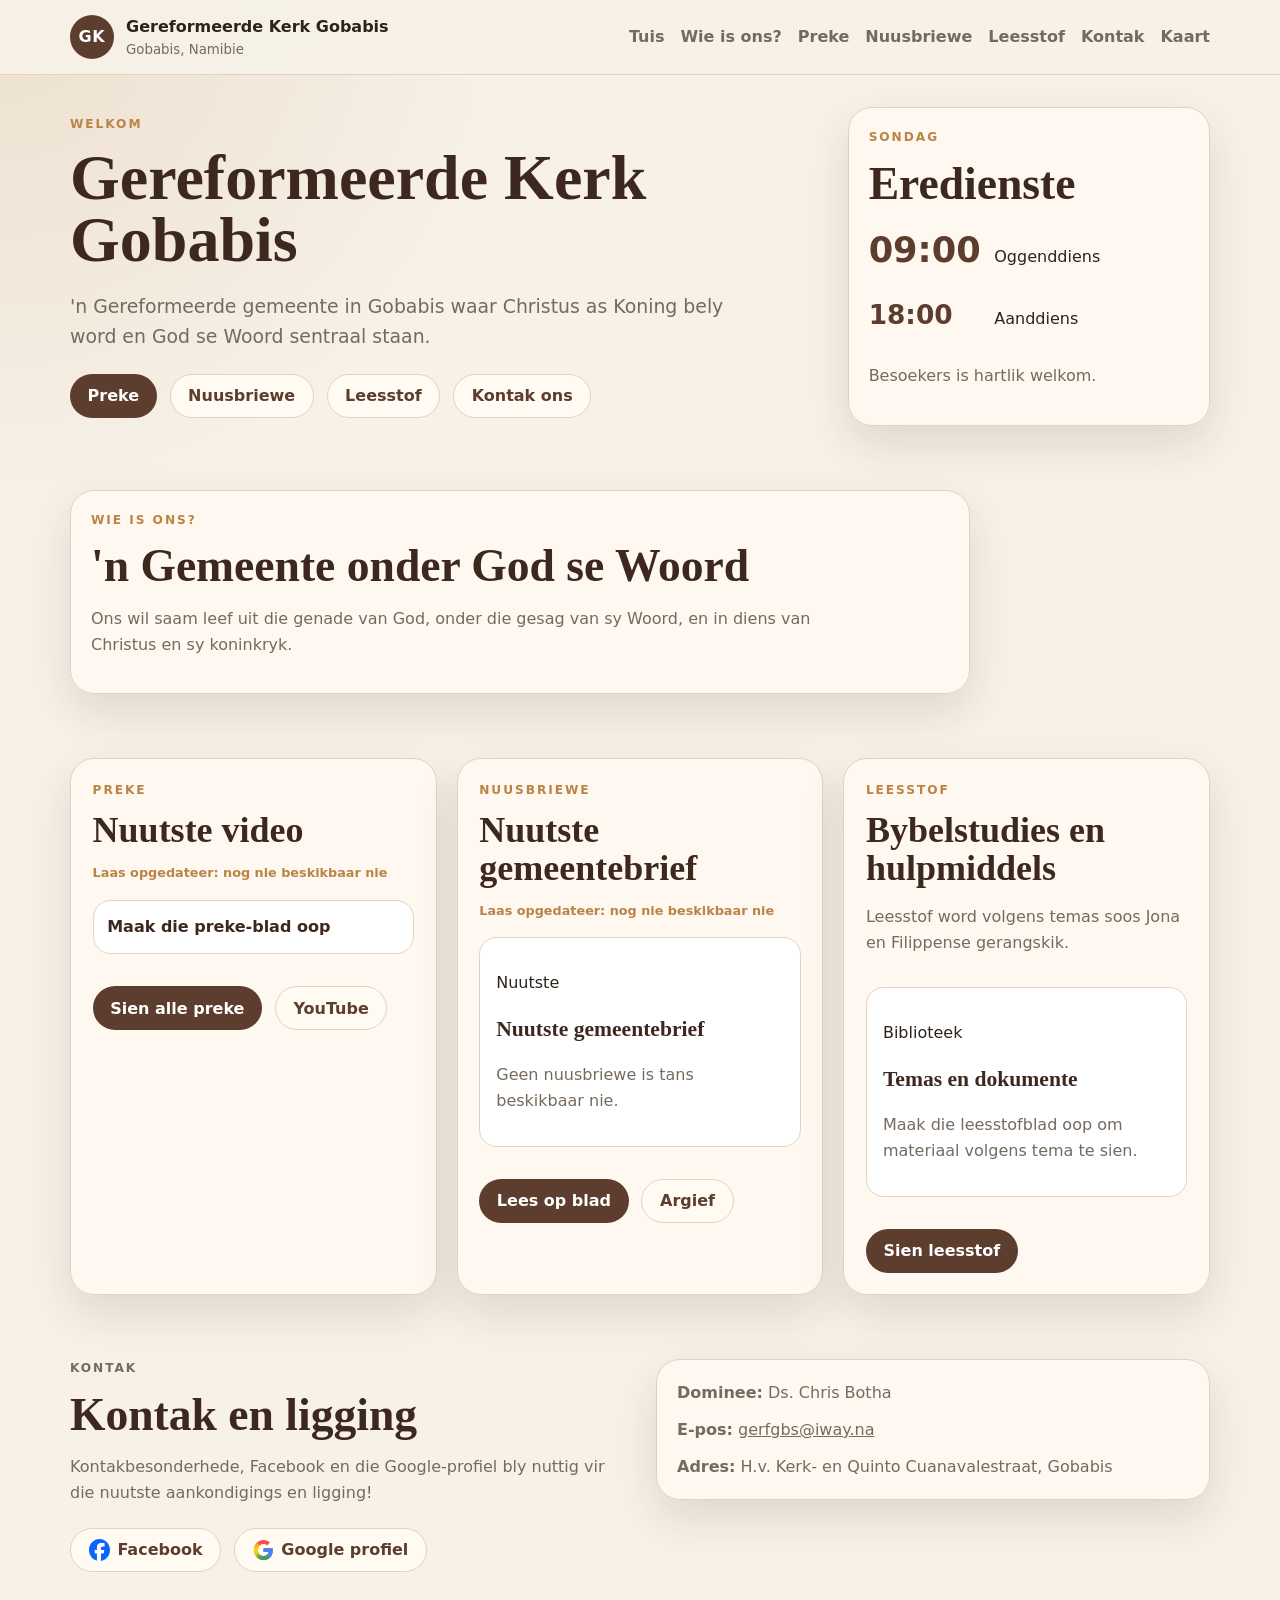
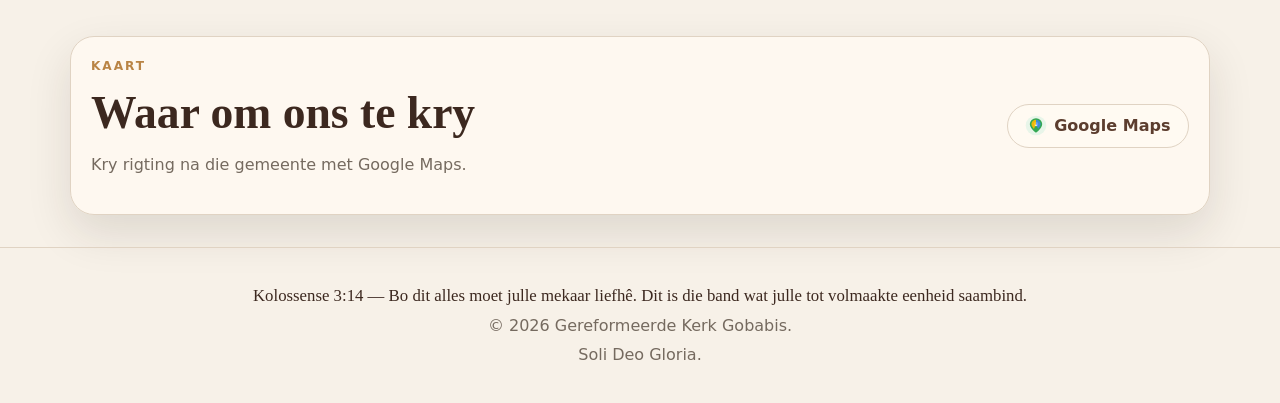
==== commit 2936d424: "Update index.html remove phone" ====
--- a/index.html
+++ b/index.html
@@ -8,8 +8,8 @@
     <title>Gereformeerde Kerk Gobabis</title>
     <link rel="icon" href="/buffelsfontein/favicon.svg?v=2" type="image/svg+xml" />
     <link rel="shortcut icon" href="/buffelsfontein/favicon.svg?v=2" type="image/svg+xml" />
-    <link rel="stylesheet" href="styles.css" />
-    <link rel="stylesheet" href="extras.css" />
+    <link rel="stylesheet" href="styles.css?v=5" />
+    <link rel="stylesheet" href="extras.css?v=5" />
   </head>
   <body>
     <header class="site-header">
@@ -134,7 +134,6 @@
         </div>
         <div class="contact-card compact-card">
           <p><strong>Dominee:</strong> <span data-field="church.minister">Nog te bevestig</span></p>
-          <p><strong>Telefoon:</strong> <a id="phone-link"><span data-field="church.phone">Nog te bevestig</span></a></p>
           <p><strong>E-pos:</strong> <a id="email-link"><span data-field="church.email">Nog te bevestig</span></a></p>
           <p><strong>Adres:</strong> <span data-field="church.address">Nog te bevestig</span></p>
         </div>
@@ -158,6 +157,6 @@
       <p>Soli Deo Gloria.</p>
     </footer>
 
-    <script src="script.js"></script>
+    <script src="script.js?v=5"></script>
   </body>
 </html>
--- a/styles.css
+++ b/styles.css
@@ -1,5 +1,5 @@
 :root {
-  color-scheme: only light;
+  color-scheme: light;
   --background: #f7f1e8;
   --surface: #fffaf2;
   --surface-strong: #ffffff;
@@ -96,27 +96,6 @@
 .site-footer p { margin: 0.2rem 0; }
 .footer-verse { color: var(--brand-dark); font-family: Georgia, "Times New Roman", serif; font-size: 1.05rem; }
 
-@media (prefers-color-scheme: dark) {
-  :root {
-    color-scheme: only light;
-    --background: #f7f1e8;
-    --surface: #fffaf2;
-    --surface-strong: #ffffff;
-    --text: #2c241c;
-    --muted: #756a5f;
-    --line: #e0d3c3;
-    --brand: #5c3d2e;
-    --brand-dark: #3c281f;
-    --accent: #b98445;
-    --danger: #8a2f24;
-    --danger-bg: #fff1ef;
-    --shadow: 0 18px 45px rgba(44, 36, 28, 0.12);
-  }
-
-  html { background: #f7f1e8; }
-  body { background: radial-gradient(circle at top left, rgba(185, 132, 69, 0.16), transparent 32rem), var(--background); color: var(--text); }
-}
-
 @media (max-width: 900px) {
   .menu-button { display: inline-flex; }
   .nav { align-items: flex-start; }
--- a/extras.css
+++ b/extras.css
@@ -46,7 +46,7 @@
 
 .home-grid {
   display: grid;
-  grid-template-columns: repeat(2, minmax(0, 1fr));
+  grid-template-columns: repeat(3, minmax(0, 1fr));
   gap: 1.25rem;
   align-items: stretch;
 }
@@ -115,6 +115,13 @@
   font-size: 1.35rem;
 }
 
+.video-reader-main,
+.newsletter-reader-main,
+.leesstof-main {
+  display: grid;
+  gap: 1rem;
+}
+
 .leesstof-layout {
   display: grid;
   grid-template-columns: minmax(240px, 0.33fr) minmax(0, 1fr);
@@ -161,11 +168,6 @@
 .category-pill.is-active span,
 .category-pill:hover span {
   color: rgba(255, 255, 255, 0.78);
-}
-
-.leesstof-main {
-  display: grid;
-  gap: 1.25rem;
 }
 
 .search-label {
@@ -242,11 +244,36 @@
   line-height: 1.2;
 }
 
+.drive-fallback {
+  color: var(--muted);
+  font-size: 0.86rem;
+  margin: 0.2rem 0 0;
+}
+
+.drive-fallback a,
+.drive-mini-link {
+  color: var(--muted);
+  font-size: 0.86rem;
+  font-weight: 750;
+  text-decoration: underline;
+  text-underline-offset: 0.18em;
+}
+
+.drive-mini-link {
+  align-self: center;
+}
+
 .icon-button .social-icon-img {
   width: 1.35rem;
   height: 1.35rem;
   display: inline-block;
   flex: 0 0 auto;
+}
+
+@media (max-width: 1100px) {
+  .home-grid {
+    grid-template-columns: repeat(2, minmax(0, 1fr));
+  }
 }
 
 @media (max-width: 900px) {
